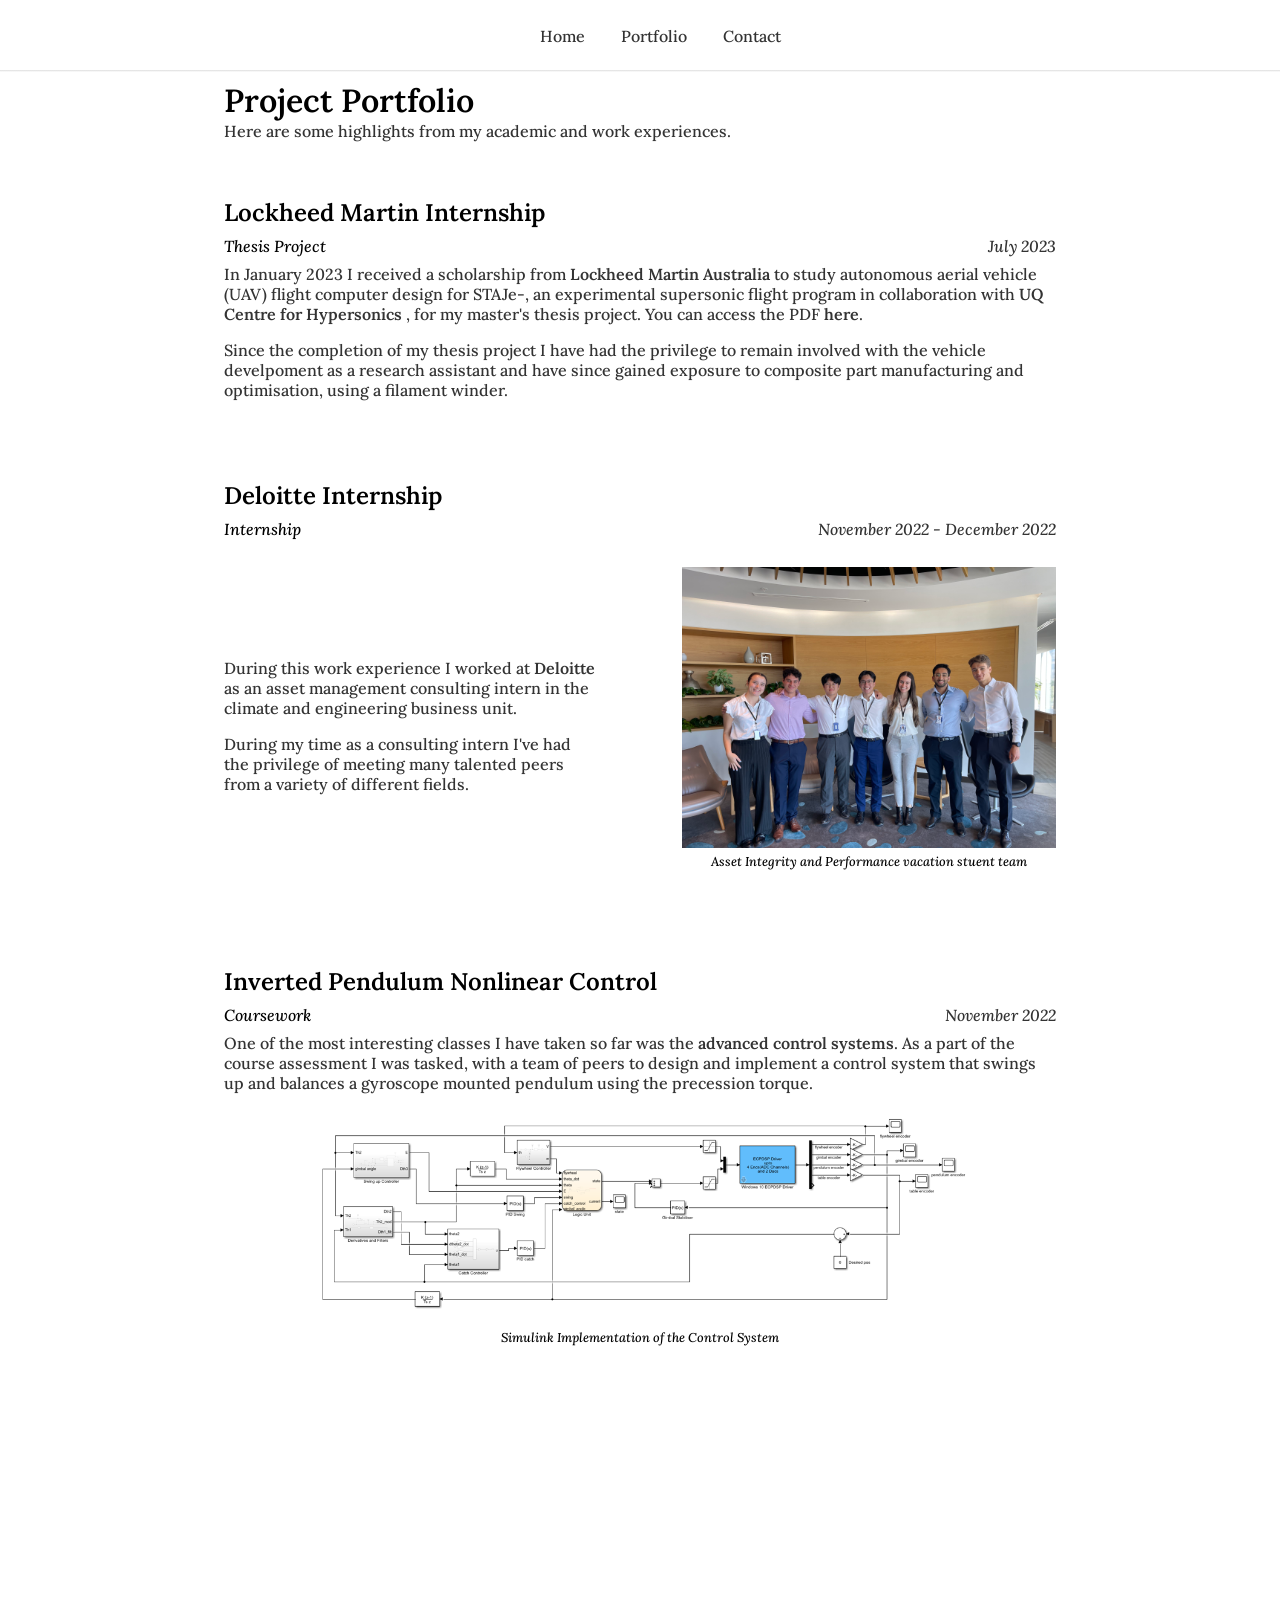
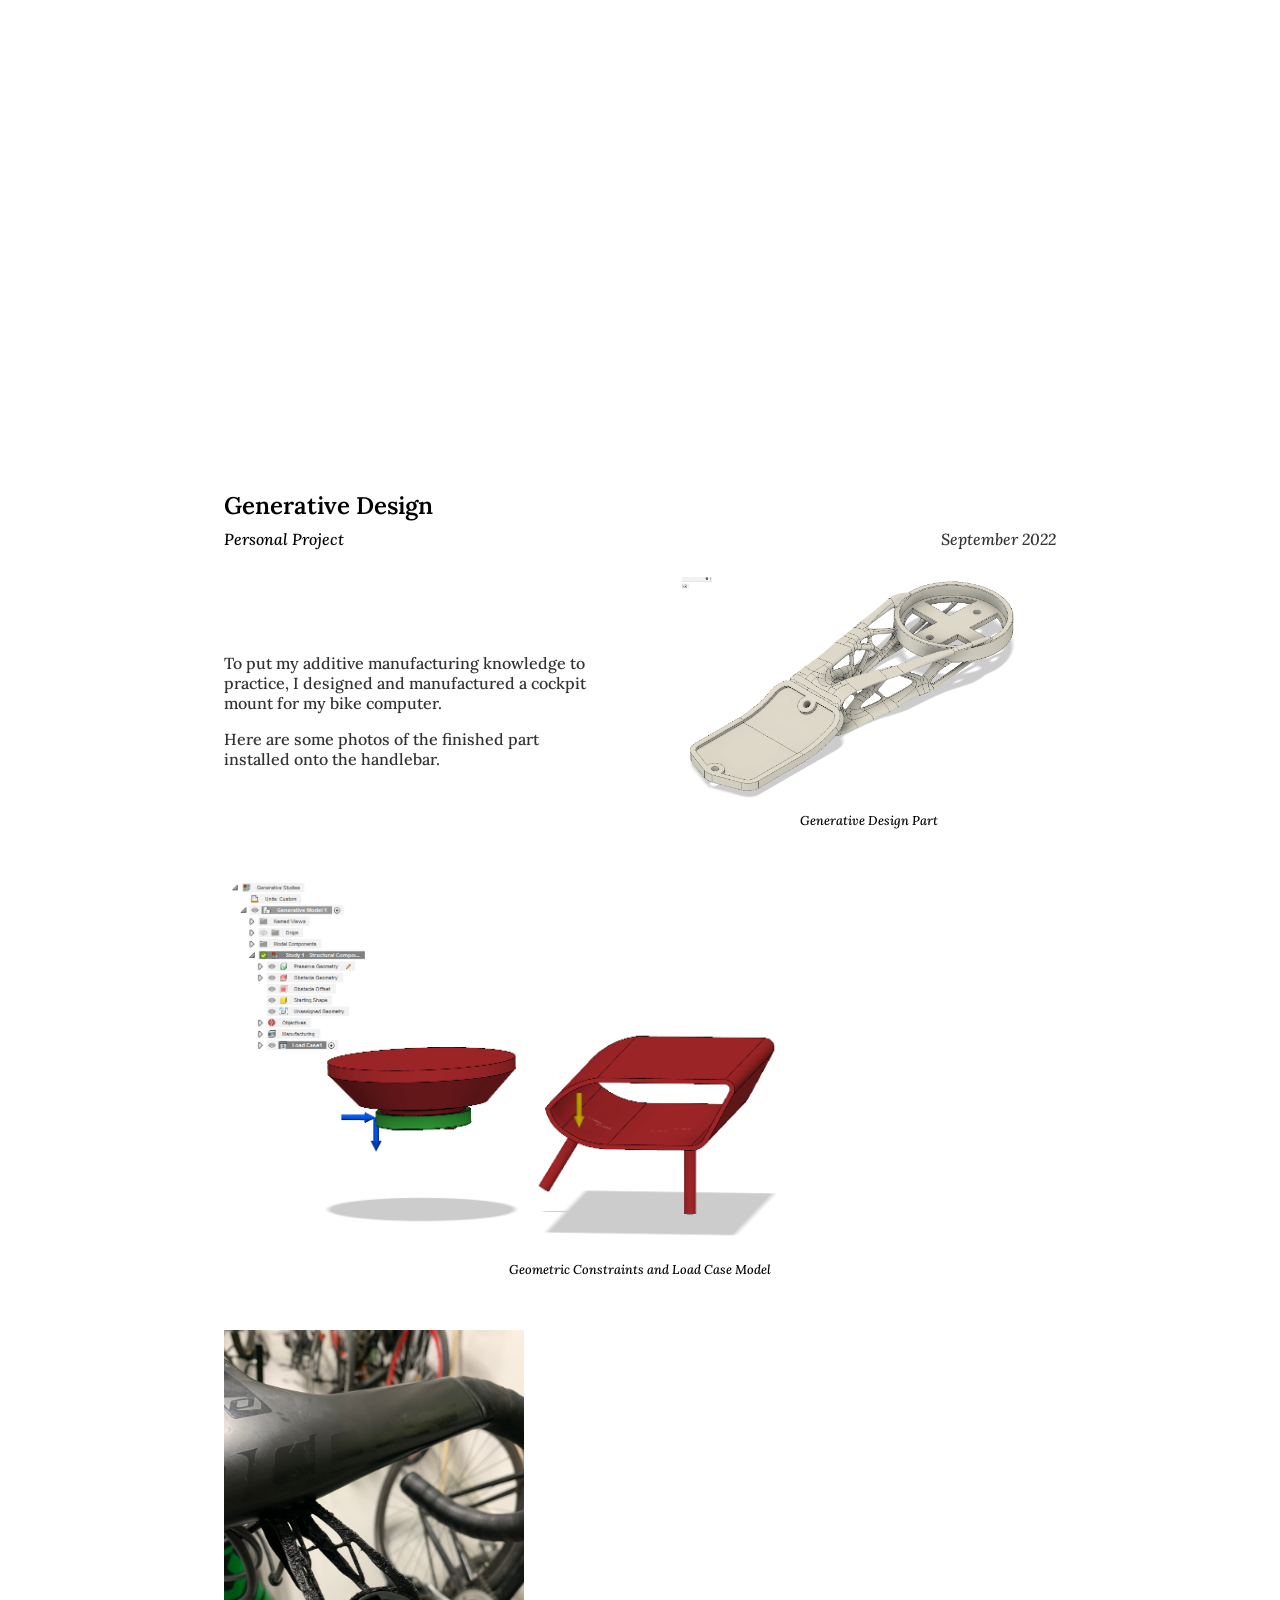
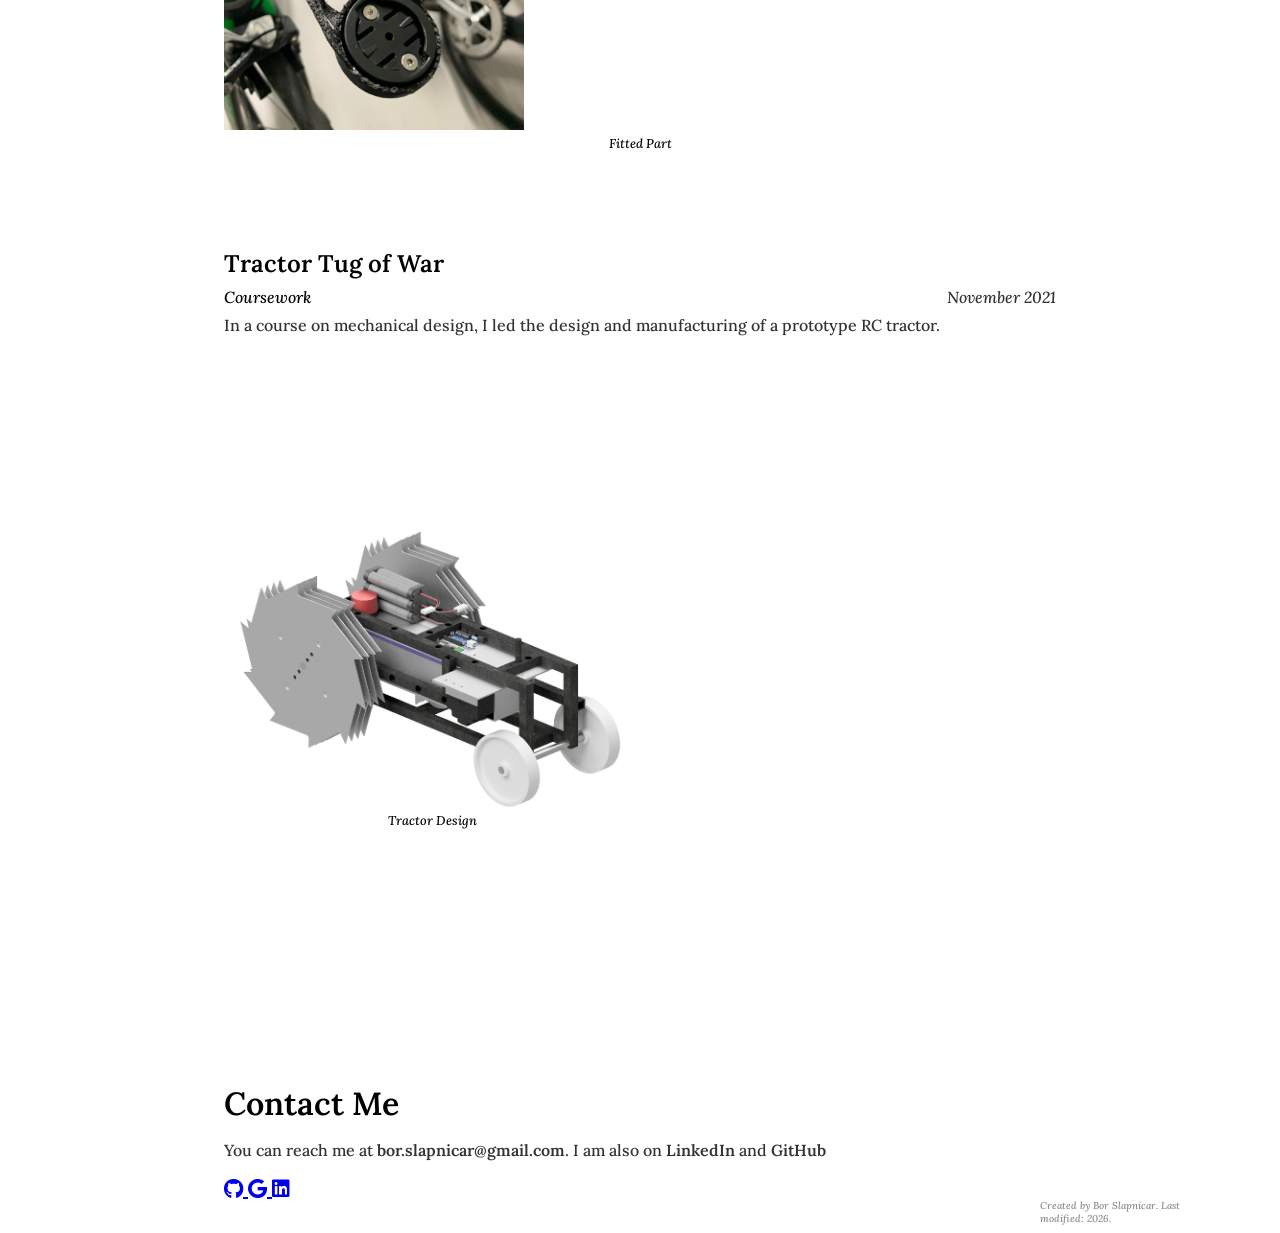
==== gallery.html @ 74b25a75 "Uploaded assets and new version of index and gallery sites." ====
<!DOCTYPE html>
<html lang="en">
<head>
    <meta charset="UTF-8">
    <meta name="viewport" content="width=device-width, initial-scale=1.0">
    <link rel="stylesheet" href="style.css">
    <link rel="icon" type="image/svg+xml" href="./assets/img/rocket.svg">
    <link rel="preconnect" href="https://fonts.googleapis.com">
    <link rel="preconnect" href="https://fonts.gstatic.com" crossorigin>
    <link href="https://fonts.googleapis.com/css2?family=Lora:ital,wght@0,400;0,600;1,400&display=swap" rel="stylesheet">
    <link rel="stylesheet" href="https://cdnjs.cloudflare.com/ajax/libs/font-awesome/6.0.0-beta3/css/all.min.css">
    <title>Gallery</title>
</head>
<body>
    <header>
        <nav>
            <ul>
                <li><a href="index.html#about">Home</a></li>
                <li><a href="#portfolio">Portfolio</a></li>
                <li><a href="index.html#contact">Contact</a></li>
            </ul>
        </nav>
    </header>
<div class="container">
        <h1>Project Portfolio</h1>
        <p>Here are some highlights from my academic and work experiences.</p>
    <!-- Project 1 -->
    <section id="project">
        <h2>Lockheed Martin Internship</h2>
        <h3>Thesis Project <span class="date">July 2023</span></h3>
            <div class="project-content">
                <div class="project-link">
                    <p>
                    In January 2023 I received a scholarship from 
                    <a href="https://www.lockheedmartin.com/en-au/stelarlab-research-development-operations-centre.html" target="_blank">Lockheed Martin Australia</a>
                    to study autonomous aerial vehicle (UAV) flight computer design for STAJe-, an experimental supersonic flight program in collaboration with 
                    <a href="https://mechmining.uq.edu.au/research/hypersonics" target="_blank">UQ Centre for Hypersonics</a>
                    , for my master's thesis project. You can access the PDF <a href="assets/pdf/Slapnicar-2023-Flight-Computer-Design.pdf" target="_blank">here</a>.
                    </p>
                    <p>Since the completion of my thesis project I have had the privilege to remain 
                    involved with the vehicle develpoment as a research assistant and have since gained 
                    exposure to composite part manufacturing and optimisation, using a filament winder.
                    </p>
                </div>
            </div>
    </section>
    <!-- Project 2 -->
    <section id="project">
        <h2>Deloitte Internship</h2>
        <h3>Internship<span class="date">November 2022 - December 2022</span></h3>
        <div class="project-content">
            <div class="text">
                <p>During this work experience I worked at <a href="https://www.deloitte.com/au/en/services/consulting/services/asset-management-performance.html" target="_blank">Deloitte</a> as an asset management consulting intern in the climate and engineering business unit.</p>
				<p>During my time as a consulting intern I've had the privilege of meeting many talented peers from a variety of different fields.</p>
            </div>
            <div class="img">
                <img src="assets/img/deloitte-aip-team.jpg" alt="Asset Performance and Integrity Intern Team" width="100%">
                <div class="caption">Asset Integrity and Performance vacation stuent team</div>
            </div>
        </div>
    </section>
	<!-- Project 3 -->
    <section id="project">
        <h2>Inverted Pendulum Nonlinear Control</h2>
        <h3>Coursework <span class="date">November 2022</span></h3>
		<div class="project-content">
			<div class="project-link">
				<p>One of the most interesting classes I have taken so far was the <a href="https://my.uq.edu.au/programs-courses/course.html?course_code=METR6203" target="_blank">advanced control systems</a>. As a part of the course assessment I was tasked, with a team of peers to design and implement a control system that swings up and balances a gyroscope mounted pendulum using the precession torque.</p>
			</div>
		</div>
		<div class="project-content">
			<div class="center-img">
				<img src="assets/img/simulink.png" alt="Simulink Implementation of the Control System Diagram" width=100%>
				<div class="caption">Simulink Implementation of the Control System</div>
			</div>
		</div>
		<div class="project-content">
            <div class="video-container">
				<iframe width="365" height="648" src="https://www.youtube.com/embed/XzrCPMGIgY4?rel=0" title="Pendulum Control" frameborder="0" allow="accelerometer; autoplay; clipboard-write; encrypted-media; gyroscope; picture-in-picture; web-share" allowfullscreen></iframe>
			</div>
			<div class="video-container">
                <iframe width="365" height="648" src="https://www.youtube.com/embed/yzlTJx1Igt0?rel=0" title="Pendulum Control - Swing Up and Catch" frameborder="0" allow="accelerometer; autoplay; clipboard-write; encrypted-media; gyroscope; picture-in-picture; web-share" allowfullscreen></iframe>
            </div>
		</div>
    </section>
	<!-- Project 4 -->
    <section id="project">
        <h2>Generative Design</h2>
        <h3>Personal Project <span class="date">September 2022</span></h3>
        <div class="project-content">
            <div class="text">
                <p>To put my additive manufacturing knowledge to practice, 
				I designed and manufactured a cockpit mount for my bike computer.</p>
                <p>Here are some photos of the finished part installed onto the handlebar.</p>
            </div>
            <div class="img">
                <img src="assets/img/mount_cad.png" alt="Generative design CAD" width="90%">
				<div class="caption">Generative Design Part</div>
            </div>
        </div>
        <div class="project-content">
			<div class="img">
				<img src="assets/img/gen-design-model.png" alt="Load Cases" width="600px">
				<div class="caption">Geometric Constraints and Load Case Model</div>
			</div>
			<div class="img">
				<img src="assets/img/mount2.jpg" alt="Mount Photo" height="400px">
                <div class="caption">Fitted Part</div>
			</div>
		</div>
    </section>
	<!-- Project 5 -->
    <section id="project">
        <h2>Tractor Tug of War</h2>
		<h3>Coursework <span class="date">November 2021</span></h3>
        <p>In a course on mechanical design, I led the design and 
			manufacturing of a prototype RC tractor.</p>
		<div class="project-content">
            <div class="img">
				<img src="assets/img/TractorCAD.png" alt="Tractor CAD" width="400px">
				<div class="caption">Tractor Design</div>
            </div>
			<div class="img">
              <iframe width="365" height="648"
				  	src="https://www.youtube.com/embed/VvsZeeRvX2c?rel=0" 
					title="Tractor Pull Tug of War" 
					frameborder="0" 
					allow="accelerometer; autoplay; clipboard-write; encrypted-media; gyroscope; picture-in-picture; web-share" 
					allowfullscreen></iframe> 
			</div>
		</div>
    </section>
</div>

<!-- Contact Links -->
<section id="contact">
    <div class="container">
        <h1>Contact Me</h1>
        <div class="contact-info">
            <div class="contact-details">
                <p>You can reach me at <a href="mailto:bor.slapnicar@gmail.com" 
                    target="_blank">bor.slapnicar@gmail.com</a>. I am also on 
                    <a href="https://linkedin.com/in/bor-slapnicar/" 
                    target="_blank">LinkedIn</a> and 
                    <a href="https://github/borslap/" 
                    target="_blank">GitHub</a>
                </p>
            </div>
        </div>
        <div class="contact-icons">
            <a href="https://github.com/yourgithubusername" target="_blank">
                <i class="fab fa-github"></i>
            </a>
            <a href="https://www.google.com" target="_blank">
                <i class="fab fa-google"></i>
            </a>
            <a href="https://www.linkedin.com/in/yourlinkedinprofile" target="_blank">
                <i class="fab fa-linkedin"></i>
            </a>
        </div>
    </div>
</section>

<!-- Footer -->
<footer>
    <div class="container">
        <span>Created by Bor Slapnicar. Last modified: <span id="year"></span>.</span>
    </div>
</footer>

<!-- Script -->
<script>
    // Get all elements with the class "collapsible-heading"
    const collapsibleHeadings = document.querySelectorAll('.collapsible-heading');
      // Add a click event listener to each heading
      collapsibleHeadings.forEach((heading) => {
        heading.addEventListener('click', function () {
          const content = this.nextElementSibling;
          if (content.classList.contains('show')) {
            content.classList.remove('show');
          } else {
            content.classList.add('show');
          }
        });
      });

    const yearElement = document.getElementById('year');
    const year = new Date().getFullYear();
    yearElement.textContent = year;
</script>
</body>
</html>
---- style.css ----
/* Reset some default styles */
body, h1, h2, p {
    margin: 0;
    padding: 0;
}

footer {
    position: absolute;
    right: 0;
    bottom: 0;
    background-color: #fff;
    color: #888;
    padding: 0px 50px;
    font-size: 10px;
    font-style: italic;
}

/* Define global styles */
body {
    font-family: 'Lora', serif;
    font-size: 20px;
    font-weight: 500;
    position: relative;
}

header {
    background-color: #fff;
    color: #000;
    padding: 10px;
    text-align: center;
    position: relative;
    font-size: 1rem;
}

header::after {
    content: '';
    position: absolute;
    left: 0;
    right: 0;
    bottom: 0;
    height: 2px;
    background: linear-gradient(to bottom, #ddd, transparent); 
}

nav ul {
    list-style: none;
}

nav ul li {
    display: inline;
    margin: 0 1rem;
}

nav a {
    color: #333;
    text-decoration: none;
}

.container {
    max-width: 65%;
    text-align: left;
    margin: 0 auto;
    padding: 0.5rem;
}

.container img {
    margin: 0 auto;
}

section {
    padding: 1.5rem 0;
}

h1 {
    font-size: 2rem;
    font-weight: 600;
}

h2 {
    font-size: 1.5rem;
    margin-top: 1rem;
    font-weight: 600;
}

h3 {
    font-size: 1rem;
    font-weight: 500;
    font-style: italic;
    margin-top: 0.5rem;
    margin-bottom: 0.5rem;
    display: flex;
    justify-content: space-between;
    align-items: baseline;
}

.date {
    font-size: 1rem;
    color: #333;
}

h4 {
    font-size: 1.5rem;
    margin-top: 1rem;
    font-weight: 600;
}

p {
    font-size: 1rem;
    line-height: normal;
    margin-bottom: 1rem;
    color: #333;
}

.bold {
    font-weight: 600;
}

.italic {
    font-style: italic;
}

.italic-bf {
    font-style: italic;
    font-weight: 600;
}

.collapsible-heading {
    cursor: pointer;

}

.collapsible-content {
    max-height: 0;
    overflow: hidden;
    padding: 10px;
    border: 0px;
    background-color: #f3f3f3;
    opacity: 0;
    transition: max-height 0.3s, opacity 0.3s;
}

.collapsible-content .a {
    color: #333;
    text-decoration: none;
    font-weight: 600;
}

.collapsible-content .a:hover {
    text-decoration: underline;
}

.collapsible-heading {
    cursor: pointer;
    font-size: 1.5rem;
    margin-top: 0.5rem;
    font-weight: 600;
}

.collapsible-content.show {
    max-height: 500px;
    opacity: 1;
}

#contact .contact-info {
    display: flex;
    align-items: center;
    margin-top: 1rem;
}

#contact .contact-details a {
    color: #333;
    text-decoration: none;
    font-weight: 600;
}

#contact .contact-details a:hover {
    text-decoration: underline;
}

#about .about-content {
    display: flex;
    justify-content: space-between;
    align-items: center;
}

#about .about-content .text {
    flex: 1;
    padding-top: 20px;
    margin-right: 10%;
    width: 80%;
    max-width: 800px;
}

#about .about-content a {
    color: #333;
    text-decoration: none;
    font-weight: 600;
}

#about .about-content a:hover {
    text-decoration: underline;
}

#about .about-content .img {
    flex: 1;
    padding-top: 20px;
    width: 10%;
    height: auto;
}

.project-content {
    display: flex;
    justify-content: center;
    align-items: center;
    flex-wrap: wrap;
}

.project-content iframe {
    width: 100%;
    display: block;
}

.project-content a {
    color: #333;
    text-decoration: none;
    font-weight: 600;
}

.project-content a:hover {
    text-decoration: underline;
}

.project-content .center-img {
    display: block;
    margin-left: auto;
    margin-right: auto;
    align-items: center;
    max-width: 80%;
}

.project-content .center-img .caption {
    font-size: 0.8rem;
    font-style: italic;
    display: flex;
    flex-direction: column;
    justify-content: space-between;
    align-items: center;
    width: 100%;
    margin: 0 auto;
    text-align: center;
    padding-bottom: 2rem;
}

.project-content .text {
    flex: 1;
    padding-top: 20px;
    margin-right: 10%;
    max-width: 100%;
}

.project-content .img {
    flex: 1;
    padding-top: 20px;
    width: 100%;
    max-width: 100%;
    margin: 0 auto;
    height: auto;
}

.project-content .img .caption {
    font-size: 0.8rem;
    font-style: italic;
    display: flex;
    flex-direction: column;
    justify-content: space-between;
    align-items: center;
    width: 100%;
    margin: 0 auto;
    text-align: center;
    padding-bottom: 2rem;
}

@media (max-width: 768px) {
    #about .about-content {
        flex-direction: column;
    }
}
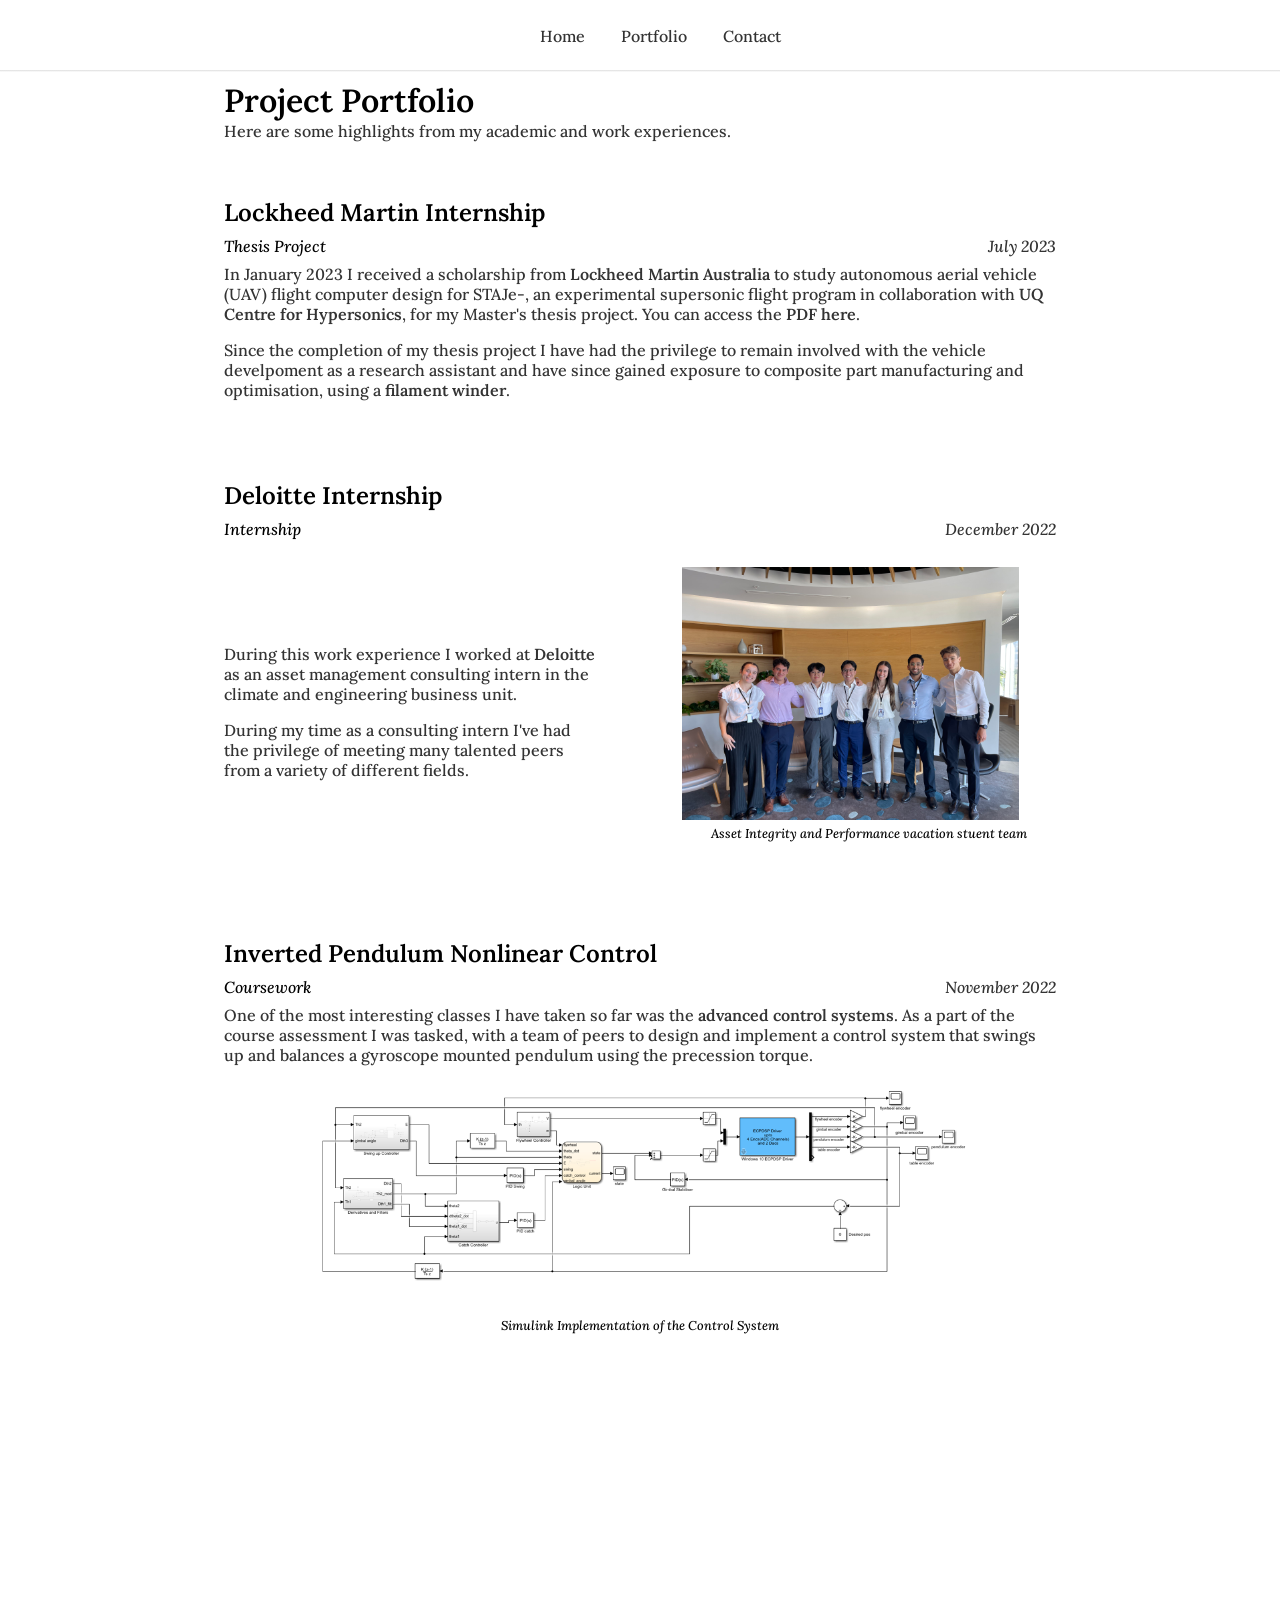
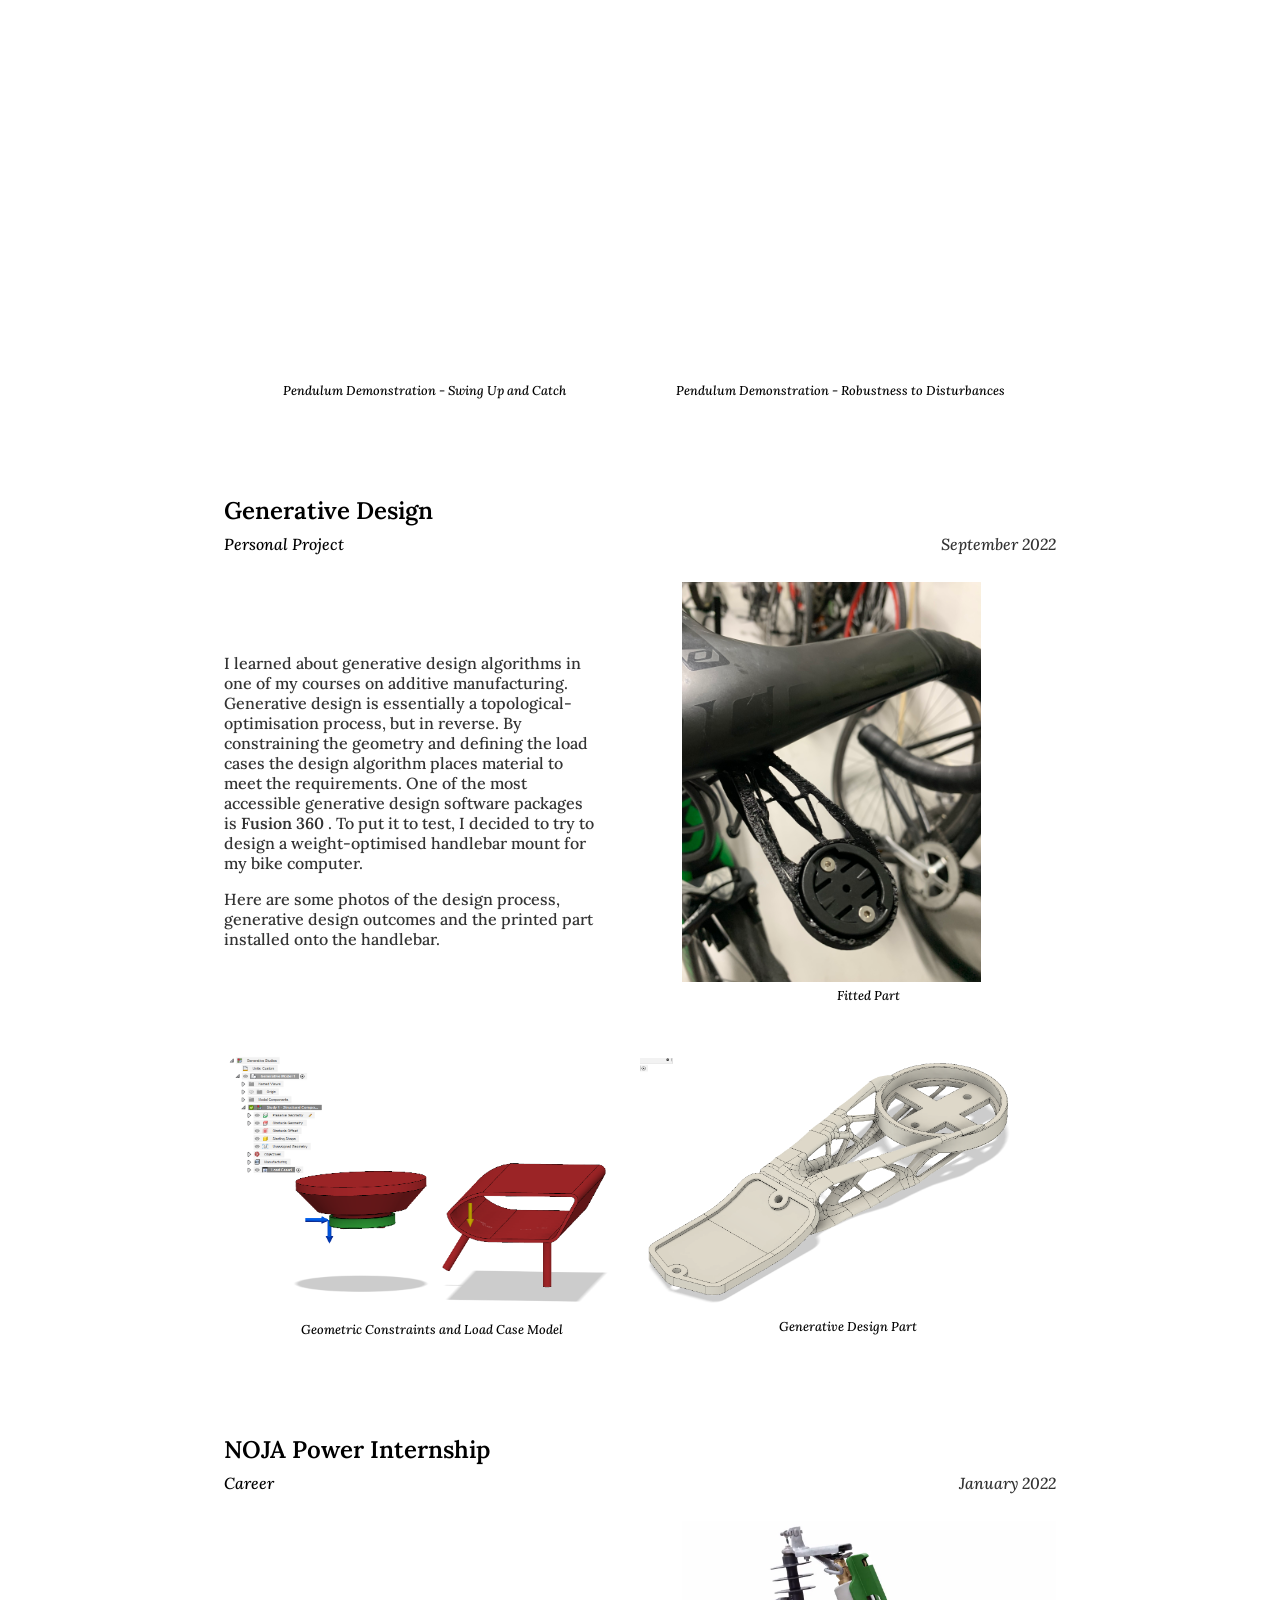
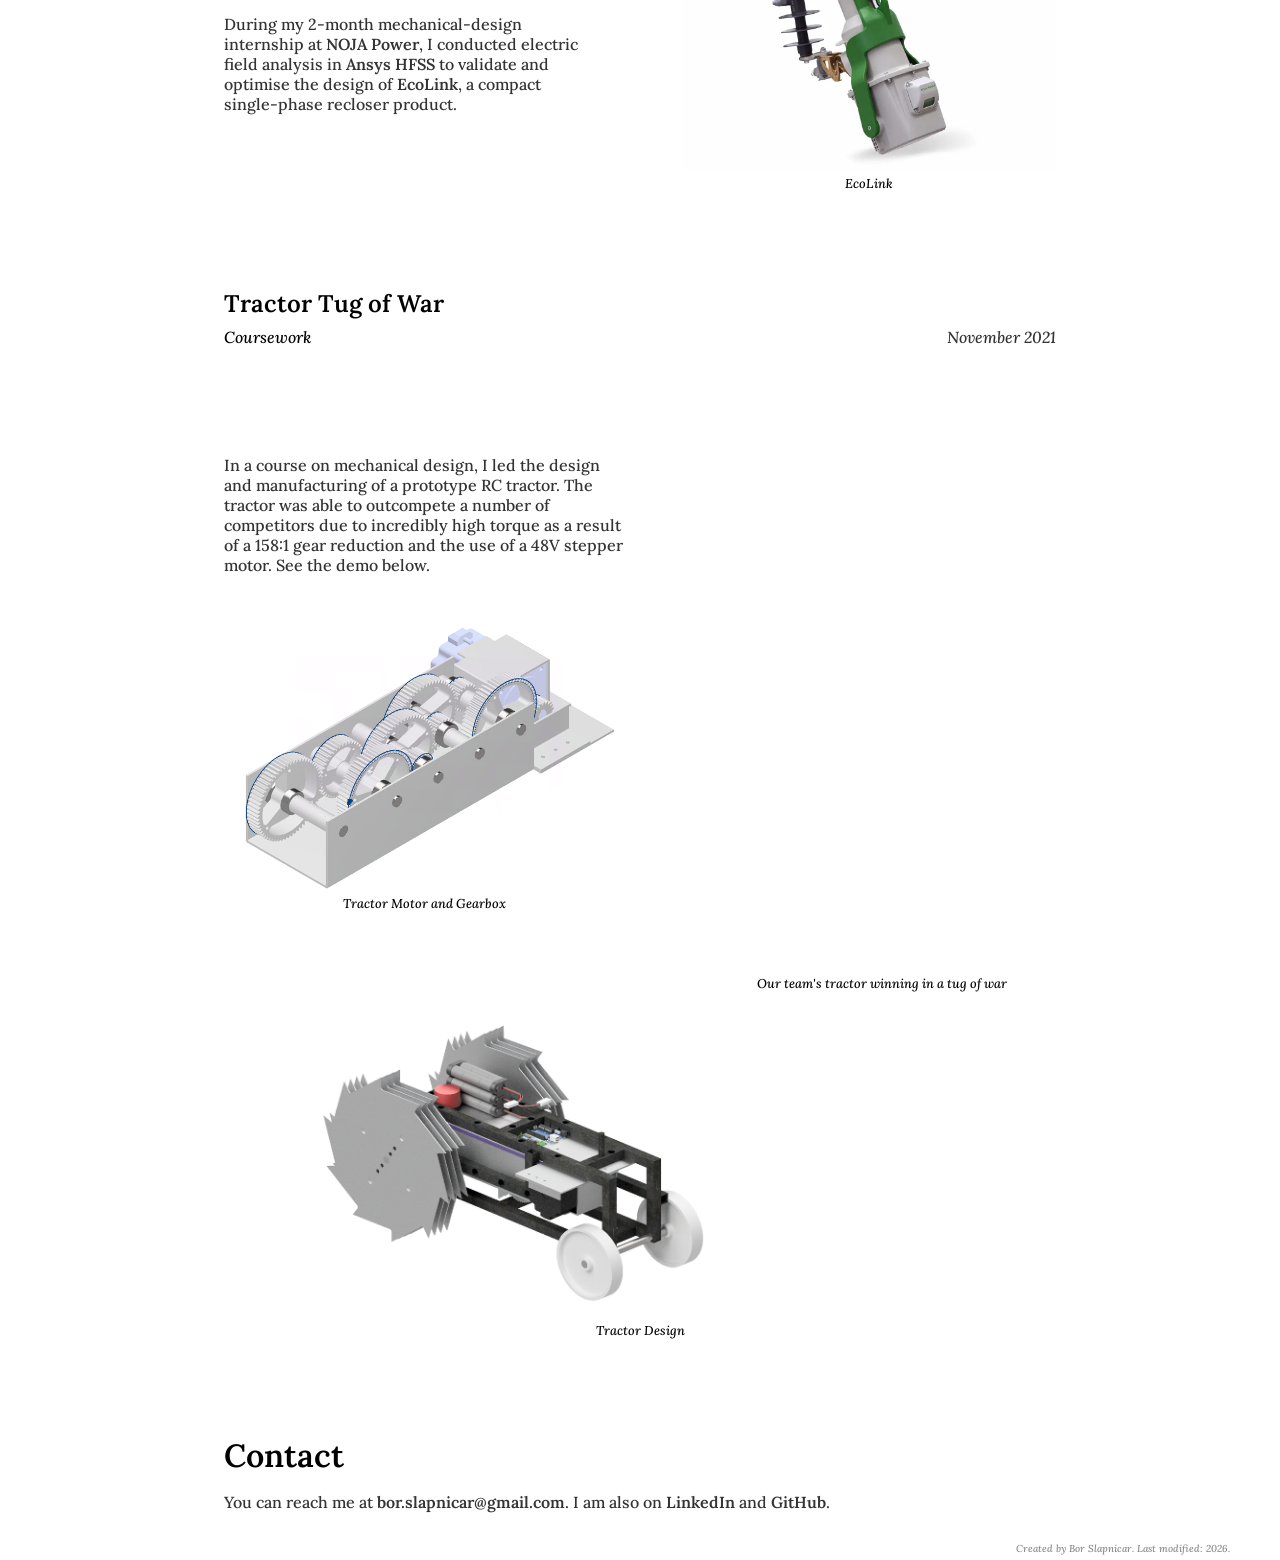
==== commit 976425d2: "Updated links and index projects section." ====
--- a/gallery.html
+++ b/gallery.html
@@ -9,15 +9,15 @@
     <link rel="preconnect" href="https://fonts.gstatic.com" crossorigin>
     <link href="https://fonts.googleapis.com/css2?family=Lora:ital,wght@0,400;0,600;1,400&display=swap" rel="stylesheet">
     <link rel="stylesheet" href="https://cdnjs.cloudflare.com/ajax/libs/font-awesome/6.0.0-beta3/css/all.min.css">
-    <title>Gallery</title>
+    <title>Portfolio</title>
 </head>
 <body>
     <header>
         <nav>
             <ul>
-                <li><a href="index.html#about">Home</a></li>
-                <li><a href="#portfolio">Portfolio</a></li>
-                <li><a href="index.html#contact">Contact</a></li>
+                <li><a href="index.html">Home</a></li>
+                <li><a href="gallery.html">Portfolio</a></li>
+                <li><a href="gallery.html#contact">Contact</a></li>
             </ul>
         </nav>
     </header>
@@ -25,7 +25,7 @@
         <h1>Project Portfolio</h1>
         <p>Here are some highlights from my academic and work experiences.</p>
     <!-- Project 1 -->
-    <section id="project">
+    <section id="thesis">
         <h2>Lockheed Martin Internship</h2>
         <h3>Thesis Project <span class="date">July 2023</span></h3>
             <div class="project-content">
@@ -34,38 +34,45 @@
                     In January 2023 I received a scholarship from 
                     <a href="https://www.lockheedmartin.com/en-au/stelarlab-research-development-operations-centre.html" target="_blank">Lockheed Martin Australia</a>
                     to study autonomous aerial vehicle (UAV) flight computer design for STAJe-, an experimental supersonic flight program in collaboration with 
-                    <a href="https://mechmining.uq.edu.au/research/hypersonics" target="_blank">UQ Centre for Hypersonics</a>
-                    , for my master's thesis project. You can access the PDF <a href="assets/pdf/Slapnicar-2023-Flight-Computer-Design.pdf" target="_blank">here</a>.
+                    <a href="https://mechmining.uq.edu.au/research/hypersonics" target="_blank">UQ Centre for Hypersonics</a>, 
+					for my Master's thesis project. You can access the <a href="assets/pdf/Slapnicar-2023-Flight-Computer-Design.pdf" target="_blank">PDF here</a>.
                     </p>
                     <p>Since the completion of my thesis project I have had the privilege to remain 
                     involved with the vehicle develpoment as a research assistant and have since gained 
-                    exposure to composite part manufacturing and optimisation, using a filament winder.
+					exposure to composite part manufacturing and optimisation, using a 
+					<a href="http://www.etamax.com.au/filament_winding.html" target="_blank">filament winder</a>.
                     </p>
                 </div>
             </div>
     </section>
     <!-- Project 2 -->
-    <section id="project">
+    <section id="consulting">
         <h2>Deloitte Internship</h2>
-        <h3>Internship<span class="date">November 2022 - December 2022</span></h3>
+        <h3>Internship<span class="date">December 2022</span></h3>
         <div class="project-content">
             <div class="text">
-                <p>During this work experience I worked at <a href="https://www.deloitte.com/au/en/services/consulting/services/asset-management-performance.html" target="_blank">Deloitte</a> as an asset management consulting intern in the climate and engineering business unit.</p>
+                <p>During this work experience I worked at 
+				<a href="https://www.deloitte.com/au/en/services/consulting/services/asset-management-performance.html" target="_blank">Deloitte</a> 
+				as an asset management consulting intern in the climate and engineering business unit.</p>
 				<p>During my time as a consulting intern I've had the privilege of meeting many talented peers from a variety of different fields.</p>
             </div>
             <div class="img">
-                <img src="assets/img/deloitte-aip-team.jpg" alt="Asset Performance and Integrity Intern Team" width="100%">
+                <img src="assets/img/deloitte-aip-team.jpg" alt="Asset Performance and Integrity Intern Team" width="90%">
                 <div class="caption">Asset Integrity and Performance vacation stuent team</div>
             </div>
         </div>
     </section>
 	<!-- Project 3 -->
-    <section id="project">
+    <section id="pendulum">
         <h2>Inverted Pendulum Nonlinear Control</h2>
         <h3>Coursework <span class="date">November 2022</span></h3>
 		<div class="project-content">
 			<div class="project-link">
-				<p>One of the most interesting classes I have taken so far was the <a href="https://my.uq.edu.au/programs-courses/course.html?course_code=METR6203" target="_blank">advanced control systems</a>. As a part of the course assessment I was tasked, with a team of peers to design and implement a control system that swings up and balances a gyroscope mounted pendulum using the precession torque.</p>
+				<p>One of the most interesting classes I have taken so far was the 
+				<a href="https://my.uq.edu.au/programs-courses/course.html?course_code=METR6203" target="_blank">advanced control systems</a>. 
+				As a part of the course assessment I was tasked, with a team of 
+				peers to design and implement a control system that swings up and 
+				balances a gyroscope mounted pendulum using the precession torque.</p>
 			</div>
 		</div>
 		<div class="project-content">
@@ -75,58 +82,114 @@
 			</div>
 		</div>
 		<div class="project-content">
-            <div class="video-container">
-				<iframe width="365" height="648" src="https://www.youtube.com/embed/XzrCPMGIgY4?rel=0" title="Pendulum Control" frameborder="0" allow="accelerometer; autoplay; clipboard-write; encrypted-media; gyroscope; picture-in-picture; web-share" allowfullscreen></iframe>
-			</div>
-			<div class="video-container">
-                <iframe width="365" height="648" src="https://www.youtube.com/embed/yzlTJx1Igt0?rel=0" title="Pendulum Control - Swing Up and Catch" frameborder="0" allow="accelerometer; autoplay; clipboard-write; encrypted-media; gyroscope; picture-in-picture; web-share" allowfullscreen></iframe>
-            </div>
+			<div class="center-img">
+                <iframe width="400" 
+					height="600" 
+					src="https://www.youtube.com/embed/yzlTJx1Igt0?rel=0" 
+					title="Pendulum Control - Swing Up and Catch" 
+					frameborder="0" 
+					allow="accelerometer; autoplay; clipboard-write; encrypted-media; gyroscope; picture-in-picture" 
+					allowfullscreen>
+				</iframe>
+				<div class="caption">Pendulum Demonstration - Swing Up and Catch</div>
+            </div>
+            <div class="center-img">
+				<iframe width="400" 
+					height="600" 
+					src="https://www.youtube.com/embed/XzrCPMGIgY4?rel=0" 
+					title="Pendulum Control" 
+					frameborder="0" 
+					allow="accelerometer; autoplay; clipboard-write; encrypted-media; gyroscope; picture-in-picture" 
+					allowfullscreen>
+				</iframe>
+				<div class="caption">Pendulum Demonstration - Robustness to Disturbances</div>
+			</div>
 		</div>
     </section>
 	<!-- Project 4 -->
-    <section id="project">
+    <section id="mount">
         <h2>Generative Design</h2>
         <h3>Personal Project <span class="date">September 2022</span></h3>
         <div class="project-content">
             <div class="text">
-                <p>To put my additive manufacturing knowledge to practice, 
-				I designed and manufactured a cockpit mount for my bike computer.</p>
-                <p>Here are some photos of the finished part installed onto the handlebar.</p>
-            </div>
-            <div class="img">
-                <img src="assets/img/mount_cad.png" alt="Generative design CAD" width="90%">
+                <p>I learned about generative design algorithms in one of my courses on
+                    additive manufacturing. Generative design is essentially a topological-optimisation 
+                    process, but in reverse. By constraining the geometry and defining the load cases the 
+                    design algorithm places material to meet the requirements. One of the most accessible 
+                    generative design software packages is <a href="https://www.autodesk.com/solutions/generative-design/manufacturing" target="_blank">Fusion 360</a>
+                    . To put it to test, I decided to try to design a weight-optimised handlebar mount 
+                    for my bike computer.</p>
+                <p>Here are some photos of the design process, generative design 
+                    outcomes and the printed part installed onto the handlebar.</p>
+            </div>
+            <div class="img">
+                <img src="assets/img/mount2.jpg" alt="Mount Photo" width="80%">
+                <div class="caption">Fitted Part</div>
+            </div>
+        </div>
+        <div class="project-content">
+			<div class="img">
+				<img src="assets/img/gen-design-model.png" alt="Load Cases" width="100%">
+				<div class="caption">Geometric Constraints and Load Case Model</div>
+			</div>
+			<div class="img">
+				<img src="assets/img/mount_cad.png" alt="Generative design CAD" width="90%">
 				<div class="caption">Generative Design Part</div>
-            </div>
-        </div>
-        <div class="project-content">
-			<div class="img">
-				<img src="assets/img/gen-design-model.png" alt="Load Cases" width="600px">
-				<div class="caption">Geometric Constraints and Load Case Model</div>
-			</div>
-			<div class="img">
-				<img src="assets/img/mount2.jpg" alt="Mount Photo" height="400px">
-                <div class="caption">Fitted Part</div>
-			</div>
-		</div>
-    </section>
-	<!-- Project 5 -->
-    <section id="project">
+			</div>
+		</div>
+    </section>
+
+    <!-- Project 5 -->
+    <section id="switchgear">
+        <h2>NOJA Power Internship</h2>
+        <h3>Career <span class="date">January 2022</span></h3>
+        <div class="project-content">
+            <div class="text">
+                <p>During my 2-month mechanical-design internship at 
+                <a href="https://www.nojapower.com.au/">NOJA Power</a>,
+                 I conducted electric field analysis in 
+                <a href="https://www.ansys.com/products/electronics/ansys-hfss">Ansys HFSS</a>
+                 to validate and optimise the design of
+                <a href="https://www.nojapower.com.au/product/ecolink">EcoLink</a>,
+                 a compact single-phase recloser product.</p>
+            </div>
+            <div class="img">
+                <a href="https://www.nojapower.com.au/product/ecolink" target="_blank">
+                <img src="assets/img/ecoLink.png" alt="EcoLink" width="100%"></a>
+                <div class="caption">EcoLink</div>
+            </div>
+        </div>
+    </section>
+
+	<!-- Project 6 -->
+    <section id="tractor">
         <h2>Tractor Tug of War</h2>
 		<h3>Coursework <span class="date">November 2021</span></h3>
-        <p>In a course on mechanical design, I led the design and 
-			manufacturing of a prototype RC tractor.</p>
-		<div class="project-content">
-            <div class="img">
-				<img src="assets/img/TractorCAD.png" alt="Tractor CAD" width="400px">
-				<div class="caption">Tractor Design</div>
-            </div>
-			<div class="img">
-              <iframe width="365" height="648"
+		<div class="project-content">
+			<div class="text">
+				<p>In a course on mechanical design, I led the design and 
+				manufacturing of a prototype RC tractor. The tractor was able to outcompete a number
+				of competitors due to incredibly high torque as a result of a 158:1 gear reduction and 
+				the use of a 48V stepper motor. See the demo below.</p>
+				<div class="img">
+					<img src="assets/img/TractorGearbox.png" alt="Tractor Gearbox Design" width="400px">
+					<div class="caption">Tractor Motor and Gearbox</div>
+				</div>
+			</div>
+            <div class="img">
+              <iframe width="300" height="600"
 				  	src="https://www.youtube.com/embed/VvsZeeRvX2c?rel=0" 
 					title="Tractor Pull Tug of War" 
 					frameborder="0" 
-					allow="accelerometer; autoplay; clipboard-write; encrypted-media; gyroscope; picture-in-picture; web-share" 
-					allowfullscreen></iframe> 
+					allow="accelerometer; autoplay; clipboard-write; encrypted-media; gyroscope; picture-in-picture" 
+					allowfullscreen></iframe>
+                <div class="caption">Our team's tractor winning in a tug of war</div>
+			</div>
+		</div>
+		<div class="project-content">
+			<div class="center-img">
+				<img src="assets/img/TractorCAD.png" alt="Tractor CAD" width="60%">
+				<div class="caption">Tractor Design</div>
 			</div>
 		</div>
     </section>
@@ -135,7 +198,7 @@
 <!-- Contact Links -->
 <section id="contact">
     <div class="container">
-        <h1>Contact Me</h1>
+        <h1>Contact</h1>
         <div class="contact-info">
             <div class="contact-details">
                 <p>You can reach me at <a href="mailto:bor.slapnicar@gmail.com" 
@@ -143,29 +206,16 @@
                     <a href="https://linkedin.com/in/bor-slapnicar/" 
                     target="_blank">LinkedIn</a> and 
                     <a href="https://github/borslap/" 
-                    target="_blank">GitHub</a>
+                    target="_blank">GitHub</a>.
                 </p>
             </div>
-        </div>
-        <div class="contact-icons">
-            <a href="https://github.com/yourgithubusername" target="_blank">
-                <i class="fab fa-github"></i>
-            </a>
-            <a href="https://www.google.com" target="_blank">
-                <i class="fab fa-google"></i>
-            </a>
-            <a href="https://www.linkedin.com/in/yourlinkedinprofile" target="_blank">
-                <i class="fab fa-linkedin"></i>
-            </a>
         </div>
     </div>
 </section>
 
 <!-- Footer -->
 <footer>
-    <div class="container">
-        <span>Created by Bor Slapnicar. Last modified: <span id="year"></span>.</span>
-    </div>
+    Created by Bor Slapnicar. Last modified: <span id="year"></span>.
 </footer>
 
 <!-- Script -->
--- a/style.css
+++ b/style.css
@@ -13,6 +13,7 @@
     padding: 0px 50px;
     font-size: 10px;
     font-style: italic;
+    padding-bottom: 5px;
 }
 
 /* Define global styles */
@@ -139,14 +140,34 @@
     transition: max-height 0.3s, opacity 0.3s;
 }
 
-.collapsible-content .a {
-    color: #333;
-    text-decoration: none;
-    font-weight: 600;
-}
-
-.collapsible-content .a:hover {
+.collapsible-content a {
+    color: #333;
+    text-decoration: none;
+    font-weight: 600;
+}
+
+.collapsible-content a:hover {
     text-decoration: underline;
+}
+
+.collapsible-content .content-item {
+	display: inline-flex;
+	align-items: center;
+	margin: 0;
+	padding: 10px;
+}
+
+.collapsible-content .content-item-left {
+	margin-right: 10px;
+}
+
+.collapsible-content .content-item img {
+	height: 3rem;
+	width: auto;
+}
+
+.collapsible-content .content-item-right {
+	margin: 0;
 }
 
 .collapsible-heading {
@@ -247,6 +268,7 @@
     align-items: center;
     width: 100%;
     margin: 0 auto;
+    margin-top: 1rem;
     text-align: center;
     padding-bottom: 2rem;
 }
@@ -261,9 +283,8 @@
 .project-content .img {
     flex: 1;
     padding-top: 20px;
-    width: 100%;
     max-width: 100%;
-    margin: 0 auto;
+    margin: auto auto;
     height: auto;
 }
 
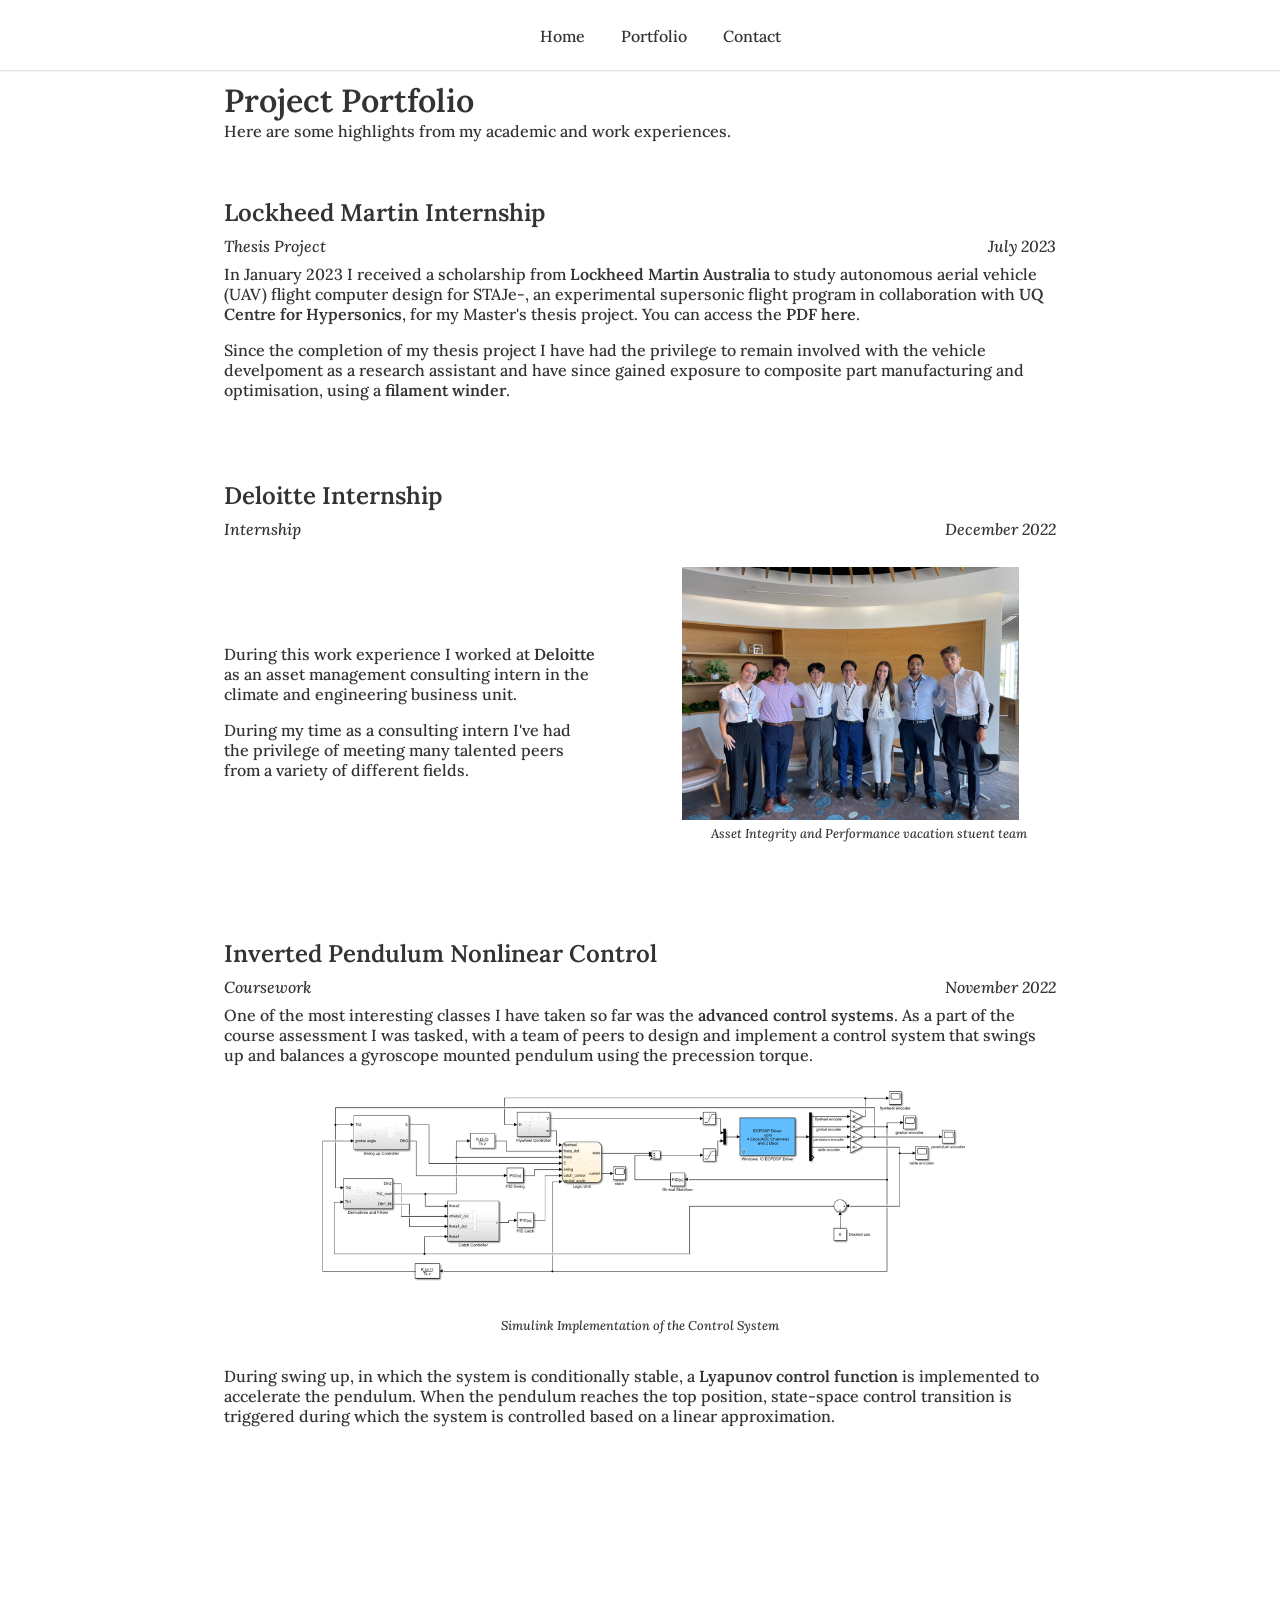
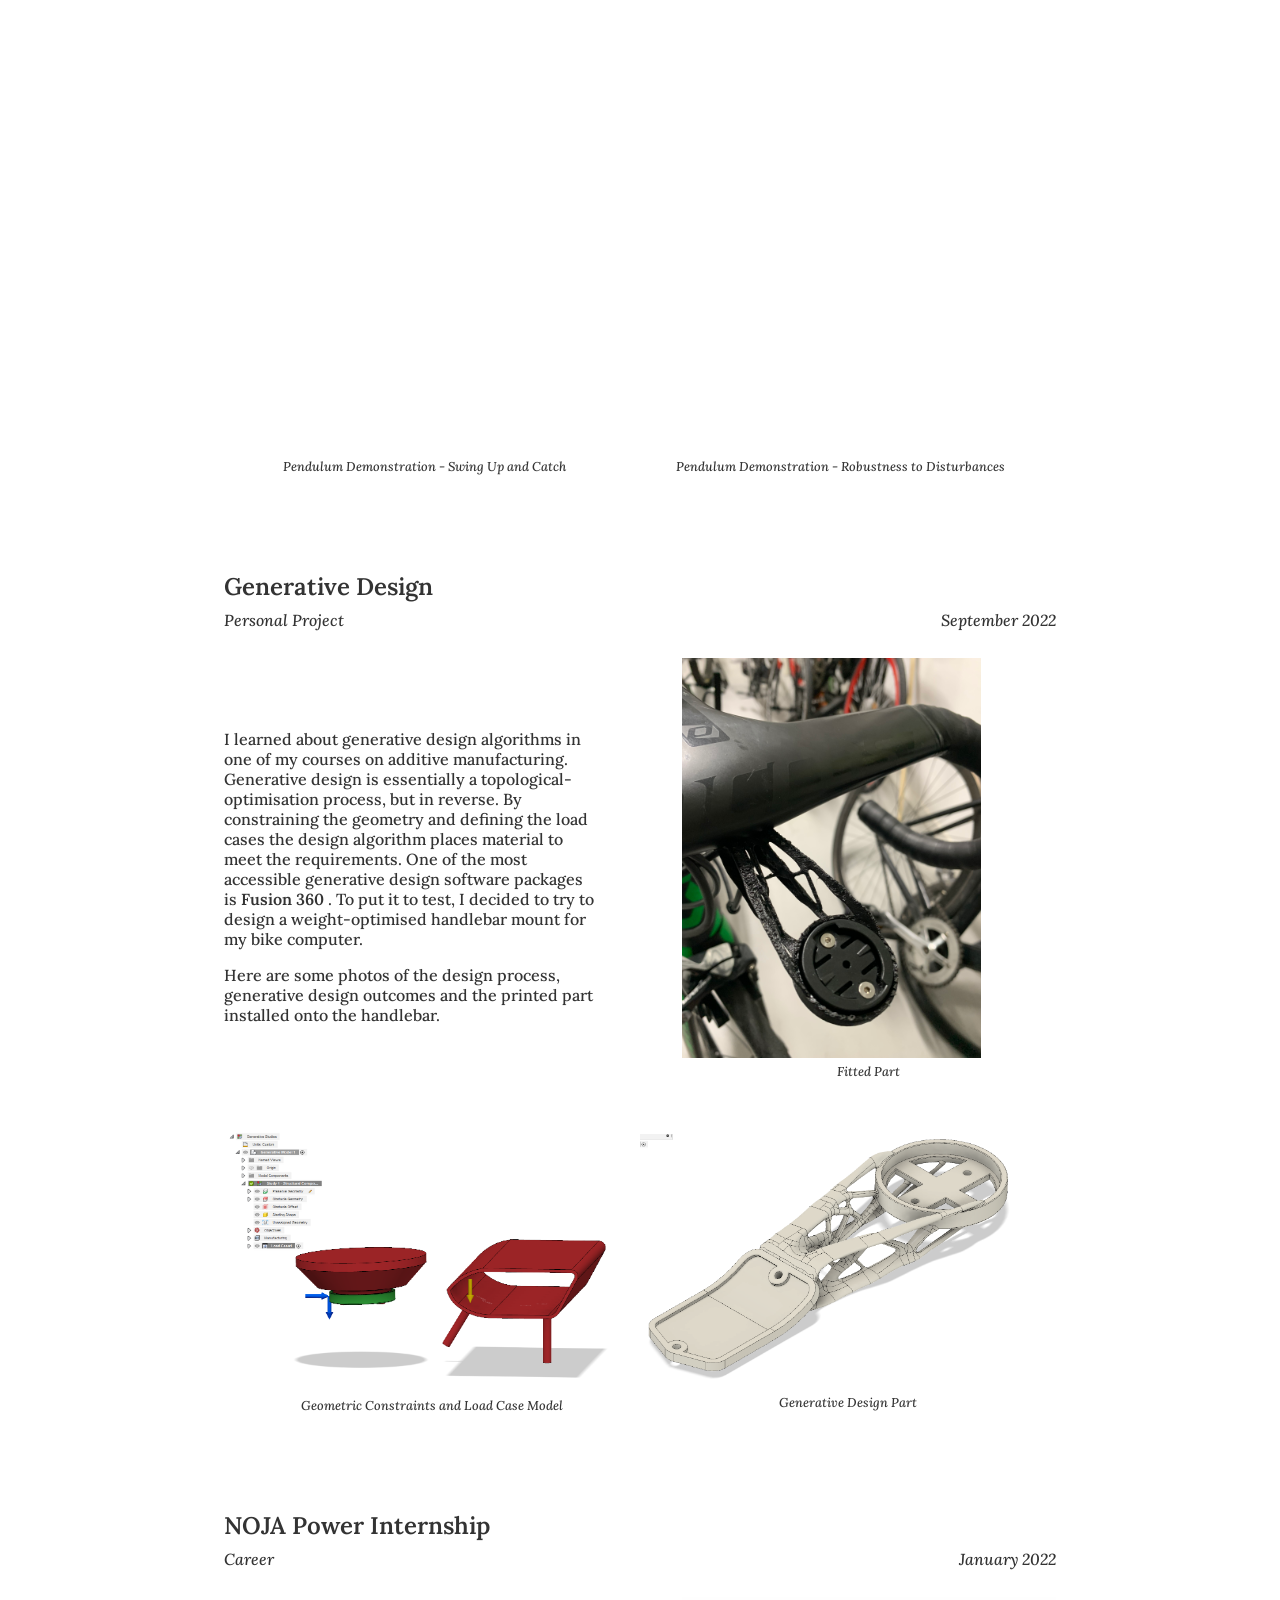
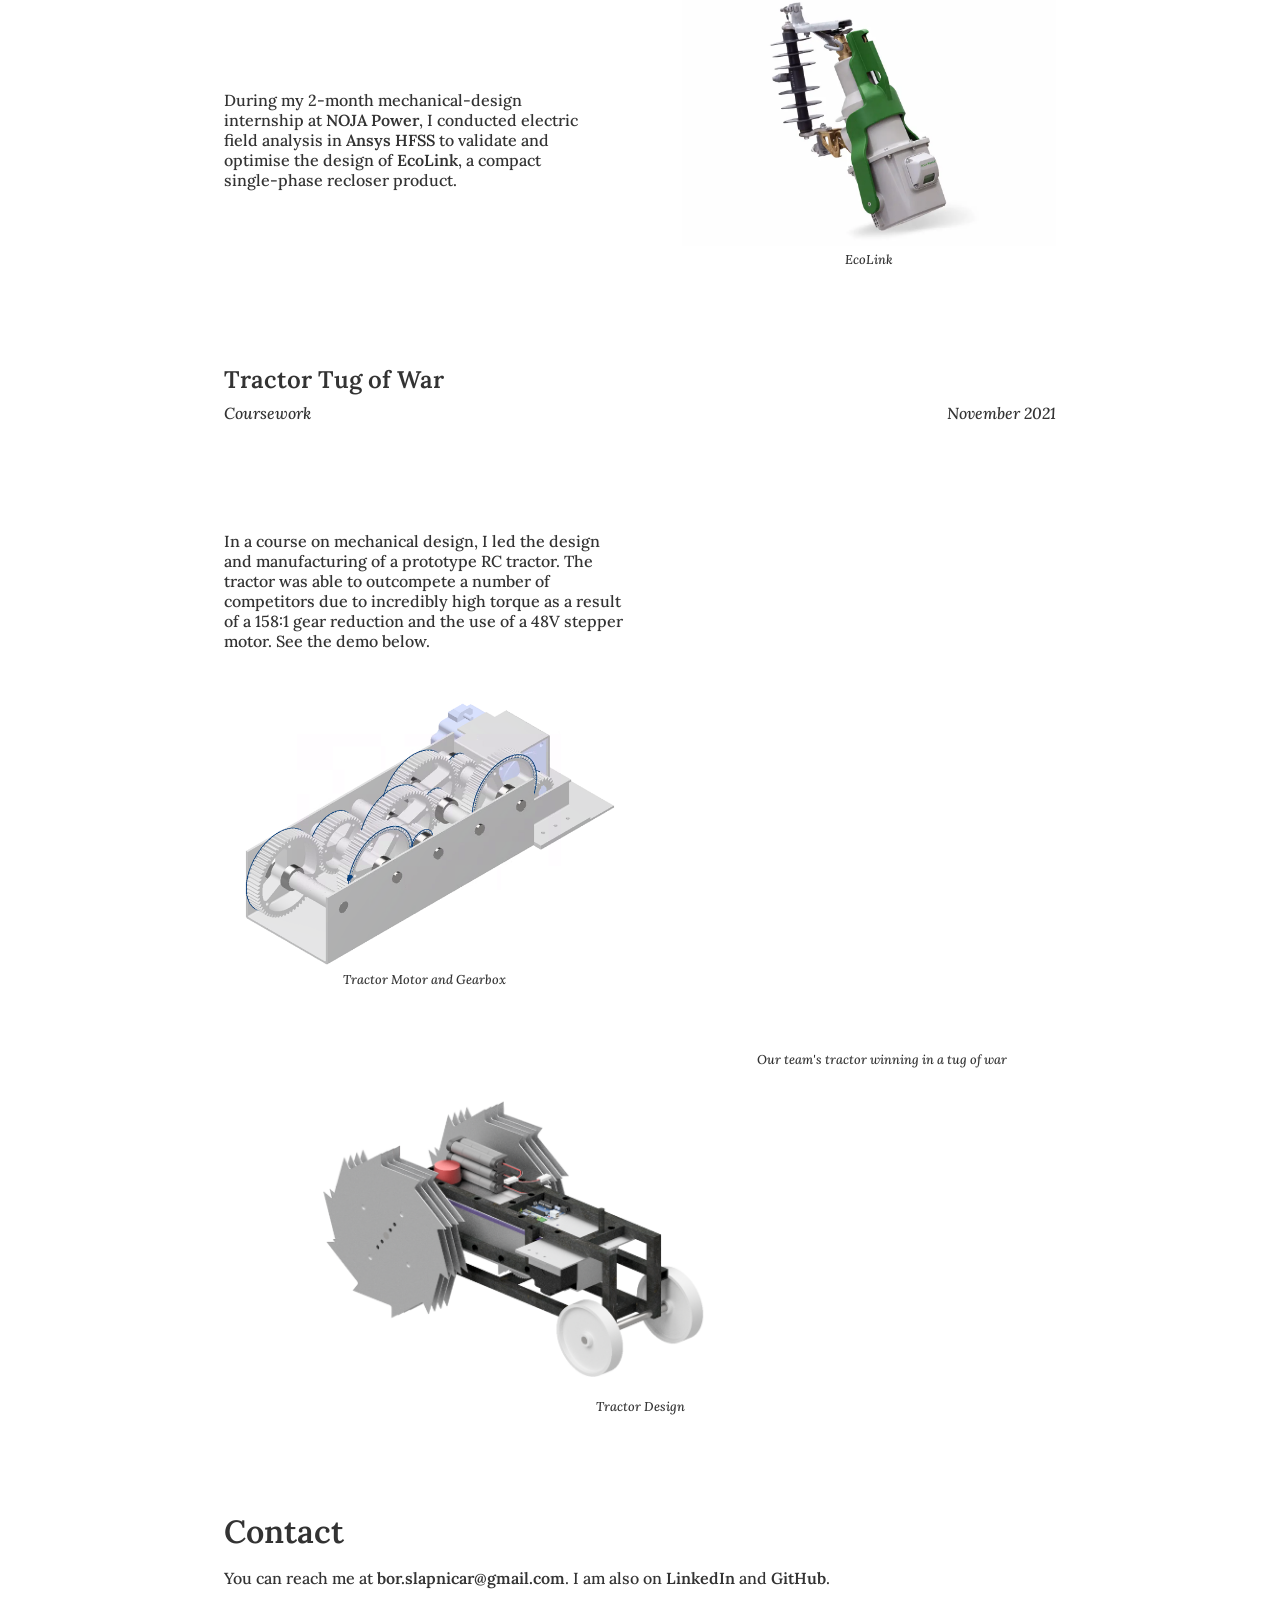
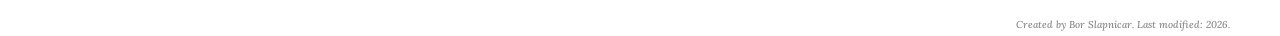
==== commit 474b7d60: "Updated paragraph in pendulum project" ====
--- a/gallery.html
+++ b/gallery.html
@@ -80,6 +80,10 @@
 				<img src="assets/img/simulink.png" alt="Simulink Implementation of the Control System Diagram" width=100%>
 				<div class="caption">Simulink Implementation of the Control System</div>
 			</div>
+            <p>During swing up, in which the system is conditionally stable, a 
+            <a href="https://en.wikipedia.org/wiki/Control-Lyapunov_function">Lyapunov control function</a>
+            is implemented to accelerate the pendulum. When the pendulum reaches the top position, state-space 
+            control transition is triggered during which the system is controlled based on a linear approximation.</p>
 		</div>
 		<div class="project-content">
 			<div class="center-img">
@@ -116,7 +120,8 @@
                     additive manufacturing. Generative design is essentially a topological-optimisation 
                     process, but in reverse. By constraining the geometry and defining the load cases the 
                     design algorithm places material to meet the requirements. One of the most accessible 
-                    generative design software packages is <a href="https://www.autodesk.com/solutions/generative-design/manufacturing" target="_blank">Fusion 360</a>
+                    generative design software packages is 
+					<a href="https://www.autodesk.com/solutions/generative-design/manufacturing" target="_blank">Fusion 360</a>
                     . To put it to test, I decided to try to design a weight-optimised handlebar mount 
                     for my bike computer.</p>
                 <p>Here are some photos of the design process, generative design 
@@ -205,7 +210,7 @@
                     target="_blank">bor.slapnicar@gmail.com</a>. I am also on 
                     <a href="https://linkedin.com/in/bor-slapnicar/" 
                     target="_blank">LinkedIn</a> and 
-                    <a href="https://github/borslap/" 
+                    <a href="https://github.com/borslap/" 
                     target="_blank">GitHub</a>.
                 </p>
             </div>
--- a/style.css
+++ b/style.css
@@ -1,5 +1,6 @@
 /* Reset some default styles */
 body, h1, h2, p {
+    color: #333;
     margin: 0;
     padding: 0;
 }
